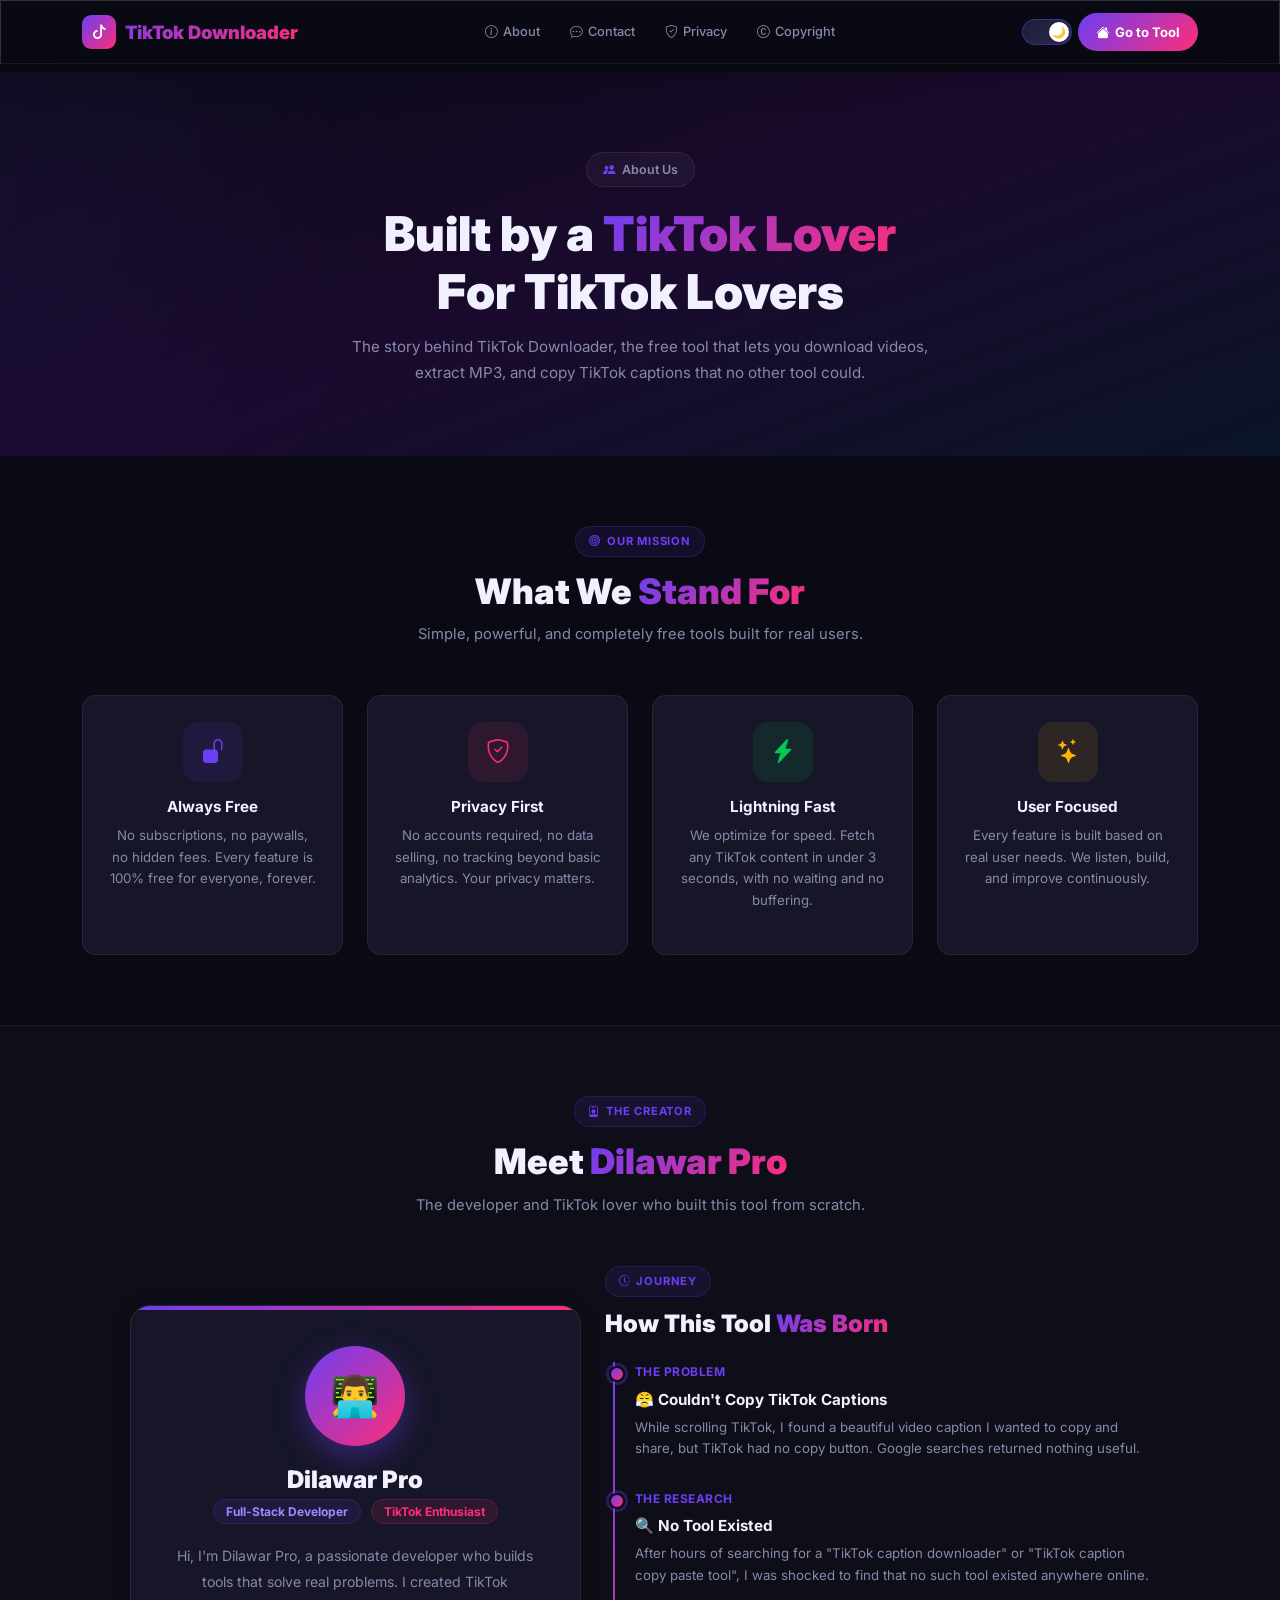
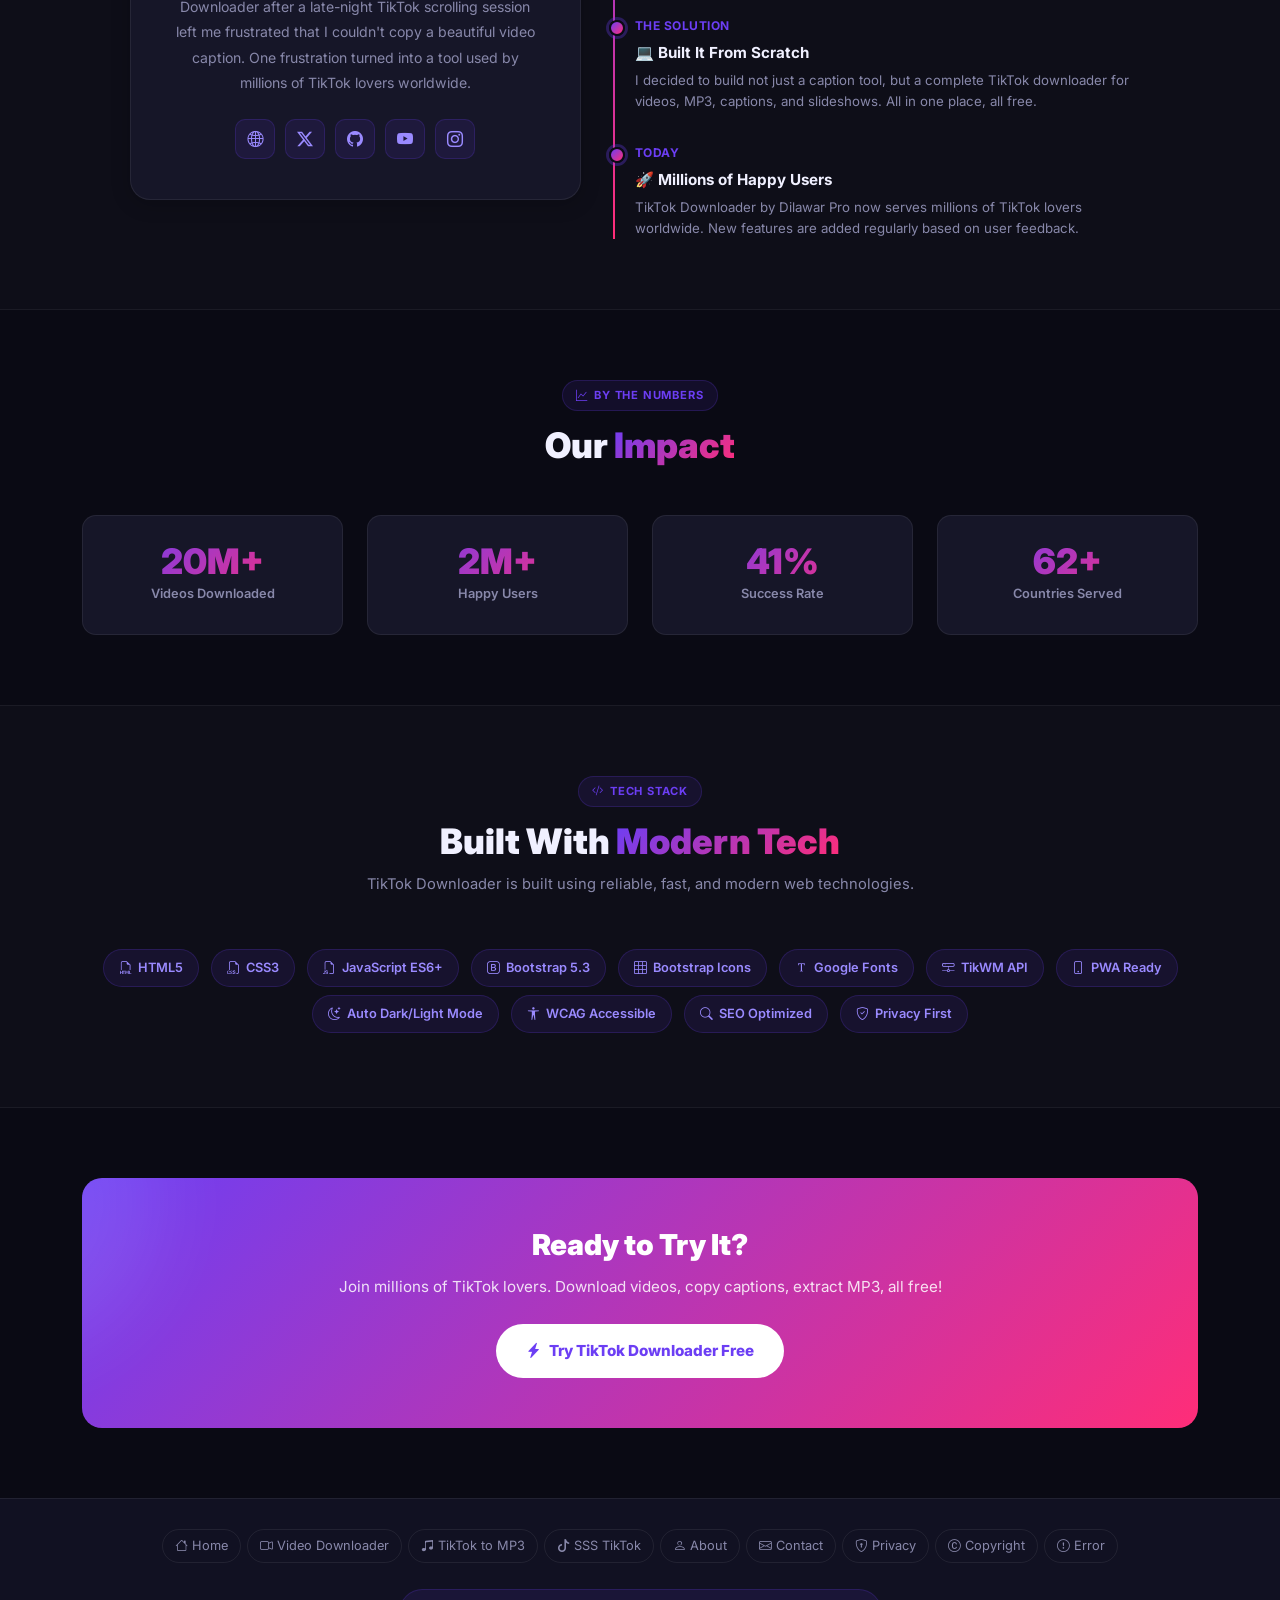
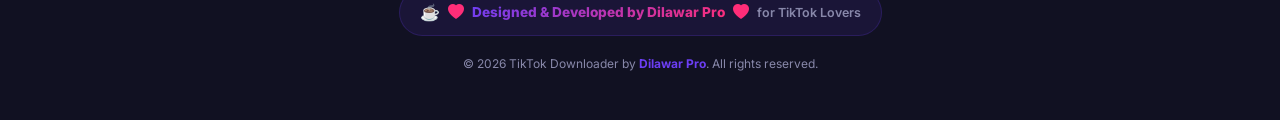
==== about.html @ 870038d9 "up" ====
<!DOCTYPE html>
<html lang="en" data-theme="dark">
<head>
    <meta charset="UTF-8">
    <meta name="viewport" content="width=device-width, initial-scale=1.0">
    <title>About Us - TikTok Downloader by Dilawar Pro</title>
    <meta name="description" content="Learn about TikTok Downloader by Dilawar Pro. The story behind the best free TikTok video downloader, caption downloader, and MP3 extractor tool.">
    <meta name="robots" content="index, follow">
    <link rel="canonical" href="https://tiktokvideodownload.app/about.html">
    <link href="https://cdn.jsdelivr.net/npm/bootstrap@5.3.3/dist/css/bootstrap.min.css" rel="stylesheet">
    <link href="https://cdn.jsdelivr.net/npm/bootstrap-icons@1.11.3/font/bootstrap-icons.min.css" rel="stylesheet">
    <link href="https://fonts.googleapis.com/css2?family=Inter:wght@300;400;500;600;700;800;900&display=swap" rel="stylesheet">
    <style>
        :root { --primary:#6C3EF4; --secondary:#FF2D78; --accent:#00D4FF; --success:#00C853; --warning:#FFB300; --gradient:linear-gradient(135deg,#6C3EF4 0%,#FF2D78 100%); --gradient-btn:linear-gradient(135deg,#6C3EF4,#FF2D78); --font:'Inter',sans-serif; --radius:20px; --radius-md:14px; --radius-sm:10px; --transition:all 0.3s cubic-bezier(0.4,0,0.2,1); }
        [data-theme="dark"] { --bg:#0A0A14; --bg-secondary:#111122; --bg-card:#161628; --bg-input:rgba(255,255,255,0.06); --border-light:rgba(255,255,255,0.07); --text:#F0F0FF; --text-muted:#8888AA; --nav-bg:rgba(10,10,20,0.95); --shadow-card:0 4px 20px rgba(0,0,0,0.2); --glass:rgba(255,255,255,0.04); --glass-border:rgba(255,255,255,0.08); --section-alt:rgba(255,255,255,0.015); --tag-bg:rgba(108,62,244,0.1); --tag-border:rgba(108,62,244,0.2); --tag-color:#9A8AFF; }
        [data-theme="light"] { --bg:#F5F4FF; --bg-secondary:#EDEAFF; --bg-card:#FFFFFF; --bg-input:rgba(108,62,244,0.05); --border-light:rgba(108,62,244,0.08); --text:#1A1040; --text-muted:#6B5B95; --nav-bg:rgba(245,244,255,0.97); --shadow-card:0 4px 20px rgba(108,62,244,0.06); --glass:rgba(255,255,255,0.75); --glass-border:rgba(108,62,244,0.12); --section-alt:rgba(108,62,244,0.025); --tag-bg:rgba(108,62,244,0.07); --tag-border:rgba(108,62,244,0.14); --tag-color:#5429D4; }
        *,*::before,*::after{margin:0;padding:0;box-sizing:border-box;min-width:0;} html{scroll-behavior:smooth;width:100%;max-width:100vw;overflow-x:hidden;} body{font-family:var(--font);background:var(--bg);color:var(--text);width:100%;max-width:100vw;min-width:0;overflow-x:hidden;padding-top:calc(72px + env(safe-area-inset-top));line-height:1.7;transition:background 0.4s ease,color 0.4s ease;} ::selection{background:var(--primary);color:#fff;} ::-webkit-scrollbar{width:5px;} ::-webkit-scrollbar-track{background:var(--bg);} ::-webkit-scrollbar-thumb{background:var(--primary);border-radius:3px;} a{text-decoration:none;color:inherit;}

        .main-nav{background:var(--nav-bg);border:1px solid rgba(255,255,255,0.16);backdrop-filter:blur(24px);border-bottom:1px solid var(--border-light);box-shadow:0 12px 35px rgba(0,0,0,0.12);padding:12px 0;position:fixed;top:0;left:0;right:0;width:100%;z-index:1000;transition:var(--transition);background-clip:padding-box;}
        .brand{display:flex;align-items:center;gap:9px;font-size:1.15rem;font-weight:900;background:var(--gradient);-webkit-background-clip:text;-webkit-text-fill-color:transparent;background-clip:text;}
        .brand-ico{width:34px;height:34px;background:var(--gradient);border-radius:9px;display:flex;align-items:center;justify-content:center;color:white;font-size:0.9rem;-webkit-text-fill-color:white;flex-shrink:0;}
        .nav-center{display:flex;align-items:center;gap:2px;flex:1;justify-content:center;}
        .nav-link-item{color:var(--text-muted);font-weight:500;font-size:0.8rem;padding:6px 14px;border-radius:8px;transition:var(--transition);display:flex;align-items:center;gap:5px;text-decoration:none;}
        .nav-link-item:hover{color:var(--primary);background:var(--tag-bg);}
        .nav-links{display:flex;align-items:center;gap:6px;}
        .btn-home{display:inline-flex;align-items:center;gap:6px;background:var(--gradient-btn);color:white !important;-webkit-text-fill-color:white;border:none;border-radius:50px;padding:8px 18px;font-weight:700;font-size:0.82rem;transition:var(--transition);cursor:pointer;}
        .btn-home:hover{transform:translateY(-2px);box-shadow:0 8px 25px rgba(108,62,244,0.4);color:white;}
        .theme-toggle{display:inline-flex;align-items:center;gap:8px;cursor:pointer;}
        .tt-track{width:50px;height:26px;border-radius:50px;position:relative;transition:var(--transition);border:1.5px solid var(--border-light);flex-shrink:0;}
        [data-theme="dark"] .tt-track{background:linear-gradient(135deg,#1C1C35,#2D2D55);border-color:rgba(108,62,244,0.4);}
        [data-theme="light"] .tt-track{background:linear-gradient(135deg,#FFD700,#FFA500);border-color:#FFB300;}
        .tt-thumb{width:20px;height:20px;background:#fff;border-radius:50%;position:absolute;top:2px;left:2px;transition:var(--transition);display:flex;align-items:center;justify-content:center;font-size:11px;box-shadow:0 2px 6px rgba(0,0,0,0.2);}
        [data-theme="dark"] .tt-thumb{transform:translateX(24px);}

        .page-hero{background:linear-gradient(160deg,#0A0A14 0%,#1A0A2E 50%,#0A1428 100%);padding:80px 0 70px;position:relative;overflow:hidden;text-align:center;}
        [data-theme="light"] .page-hero{background:linear-gradient(160deg,#EDE9FF 0%,#F5E6FF 50%,#E8F0FF 100%);}
        .page-hero::before{content:'';position:absolute;top:-50%;left:-30%;width:600px;height:600px;background:var(--primary);border-radius:50%;filter:blur(120px);opacity:0.08;}
        .page-hero-inner{position:relative;z-index:2;}
        .page-badge{display:inline-flex;align-items:center;gap:7px;background:var(--glass);border:1px solid var(--glass-border);border-radius:50px;padding:6px 16px;font-size:0.78rem;font-weight:600;color:var(--text-muted);margin-bottom:18px;}
        .page-title{font-size:clamp(2rem,4vw,3rem);font-weight:900;margin-bottom:14px;}
        .text-gradient{background:var(--gradient);-webkit-background-clip:text;-webkit-text-fill-color:transparent;background-clip:text;}
        .page-subtitle{color:var(--text-muted);font-size:0.95rem;max-width:600px;margin:0 auto;}

        .section-pad{padding:70px 0;}
        .section-alt{background:var(--section-alt);}
        .divider{height:1px;background:var(--border-light);}
        .section-label{display:inline-flex;align-items:center;gap:6px;background:var(--tag-bg);border:1px solid var(--tag-border);color:var(--primary);padding:5px 13px;border-radius:50px;font-size:0.7rem;font-weight:700;text-transform:uppercase;letter-spacing:0.8px;margin-bottom:13px;}
        .section-title{font-size:clamp(1.6rem,3vw,2.2rem);font-weight:900;line-height:1.2;margin-bottom:10px;}
        .section-desc{color:var(--text-muted);font-size:0.92rem;max-width:560px;margin:0 auto;}

        /* ABOUT CARD */
        .about-card{background:var(--bg-card);border:1px solid var(--border-light);border-radius:var(--radius);padding:36px;box-shadow:var(--shadow-card);height:100%;transition:var(--transition);}
        .about-card:hover{box-shadow:0 8px 30px rgba(108,62,244,0.12);transform:translateY(-3px);}

        /* CREATOR */
        .creator-card{background:var(--bg-card);border:1px solid var(--border-light);border-radius:var(--radius);padding:40px;box-shadow:var(--shadow-card);text-align:center;position:relative;overflow:hidden;}
        .creator-card::before{content:'';position:absolute;top:0;left:0;right:0;height:4px;background:var(--gradient);}
        .creator-avatar{width:100px;height:100px;background:var(--gradient);border-radius:50%;display:flex;align-items:center;justify-content:center;font-size:2.5rem;margin:0 auto 20px;box-shadow:0 10px 30px rgba(108,62,244,0.4);}
        .creator-name{font-size:1.5rem;font-weight:900;margin-bottom:5px;}
        .creator-role{color:var(--text-muted);font-size:0.88rem;margin-bottom:20px;}
        .creator-bio{color:var(--text-muted);font-size:0.88rem;line-height:1.8;margin-bottom:24px;}
        .social-links{display:flex;gap:10px;justify-content:center;}
        .soc-btn{width:40px;height:40px;background:var(--tag-bg);border:1px solid var(--tag-border);border-radius:10px;display:flex;align-items:center;justify-content:center;color:var(--tag-color);font-size:1rem;transition:var(--transition);}
        .soc-btn:hover{background:var(--primary);color:white;border-color:var(--primary);transform:translateY(-3px);}

        /* TIMELINE */
        .timeline{position:relative;padding-left:30px;}
        .timeline::before{content:'';position:absolute;left:8px;top:0;bottom:0;width:2px;background:linear-gradient(to bottom,var(--primary),var(--secondary));}
        .timeline-item{position:relative;margin-bottom:30px;}
        .timeline-item:last-child{margin-bottom:0;}
        .timeline-dot{position:absolute;left:-26px;top:4px;width:16px;height:16px;background:var(--gradient-btn);border-radius:50%;border:2px solid var(--bg);box-shadow:0 0 0 3px rgba(108,62,244,0.3);}
        .timeline-year{font-size:0.75rem;font-weight:700;color:var(--primary);text-transform:uppercase;letter-spacing:0.5px;margin-bottom:4px;}
        .timeline-title{font-size:0.95rem;font-weight:700;color:var(--text);margin-bottom:4px;}
        .timeline-desc{font-size:0.83rem;color:var(--text-muted);line-height:1.6;}

        /* MISSION CARDS */
        .mission-card{background:var(--bg-card);border:1px solid var(--border-light);border-radius:var(--radius-md);padding:26px;text-align:center;transition:var(--transition);height:100%;}
        .mission-card:hover{border-color:rgba(108,62,244,0.3);transform:translateY(-4px);box-shadow:0 12px 35px rgba(108,62,244,0.12);}
        .mission-icon{width:60px;height:60px;border-radius:15px;display:flex;align-items:center;justify-content:center;margin:0 auto 16px;font-size:1.5rem;}
        .mi-1{background:rgba(108,62,244,0.1);color:var(--primary);}
        .mi-2{background:rgba(255,45,120,0.1);color:var(--secondary);}
        .mi-3{background:rgba(0,200,83,0.1);color:var(--success);}
        .mi-4{background:rgba(255,179,0,0.1);color:var(--warning);}
        .mission-title{font-size:0.95rem;font-weight:700;margin-bottom:8px;color:var(--text);}
        .mission-desc{font-size:0.83rem;color:var(--text-muted);line-height:1.65;}

        /* STATS */
        .stat-card{background:var(--bg-card);border:1px solid var(--border-light);border-radius:var(--radius-md);padding:28px;text-align:center;transition:var(--transition);}
        .stat-card:hover{border-color:rgba(108,62,244,0.3);transform:translateY(-3px);}
        .stat-num{font-size:2.2rem;font-weight:900;background:var(--gradient);-webkit-background-clip:text;-webkit-text-fill-color:transparent;background-clip:text;display:block;line-height:1;}
        .stat-lbl{font-size:0.8rem;color:var(--text-muted);font-weight:600;margin-top:5px;}

        /* TECH STACK */
        .tech-tag{display:inline-flex;align-items:center;gap:6px;background:var(--tag-bg);border:1px solid var(--tag-border);color:var(--tag-color);padding:7px 15px;border-radius:50px;font-size:0.8rem;font-weight:600;margin:4px;transition:var(--transition);}
        .tech-tag:hover{background:var(--primary);color:white;border-color:var(--primary);}

        /* CTA */
        .cta-section{background:var(--gradient-btn);border-radius:var(--radius);padding:50px;text-align:center;position:relative;overflow:hidden;}
        .cta-section::before{content:'';position:absolute;top:-50%;left:-20%;width:300px;height:300px;background:rgba(255,255,255,0.1);border-radius:50%;filter:blur(40px);}
        .cta-title{font-size:1.8rem;font-weight:900;color:white;margin-bottom:12px;}
        .cta-desc{color:rgba(255,255,255,0.85);font-size:0.95rem;margin-bottom:24px;}
        .btn-cta-white{display:inline-flex;align-items:center;gap:8px;background:white;color:var(--primary);border:none;border-radius:50px;padding:14px 30px;font-weight:800;font-size:0.95rem;transition:var(--transition);cursor:pointer;}
        .btn-cta-white:hover{transform:translateY(-2px);box-shadow:0 10px 30px rgba(0,0,0,0.2);}

        .page-footer{background:var(--bg-secondary);border-top:1px solid var(--border-light);padding:30px 0;text-align:center;}
        .footer-links{display:flex;flex-wrap:wrap;gap:6px;justify-content:center;margin-bottom:16px;}
        .footer-link{color:var(--text-muted);font-size:0.8rem;padding:5px 12px;border-radius:20px;transition:var(--transition);border:1px solid var(--border-light);}
        .footer-link:hover{color:var(--primary);border-color:var(--primary);background:var(--tag-bg);}
        .watermark-wrap{display:inline-flex;align-items:center;gap:8px;background:var(--tag-bg);border:1px solid var(--tag-border);border-radius:50px;padding:9px 20px;margin:10px 0;transition:var(--transition);}
        .watermark-wrap:hover{background:var(--gradient-btn);border-color:transparent;transform:scale(1.02);}
        .watermark-wrap:hover .wm-text{-webkit-text-fill-color:white;}
        .watermark-wrap:hover .wm-heart{color:white;}
        .wm-text{background:var(--gradient);-webkit-background-clip:text;-webkit-text-fill-color:transparent;background-clip:text;font-weight:800;font-size:0.85rem;}
        .wm-heart{color:var(--secondary);animation:heartbeat 1.3s ease-in-out infinite;}
        .wm-coffee{color:#FFB300;}
        @keyframes heartbeat{0%,100%{transform:scale(1);}25%{transform:scale(1.3);}75%{transform:scale(1.15);}}
        @keyframes fadeInUp{from{opacity:0;transform:translateY(20px);}to{opacity:1;transform:translateY(0);}}
        .fade-in{animation:fadeInUp 0.6s ease both;}
    </style>
</head>
<body>

<!-- NAVBAR -->
<nav class="main-nav" role="navigation" aria-label="Main navigation">
    <div class="container">
        <div class="d-flex align-items-center justify-content-between gap-2">
            <a href="./index.html" class="brand">
                <span class="brand-ico"><i class="bi bi-tiktok"></i></span>
                TikTok Downloader
            </a>
            <div class="nav-center">
                <a href="./about.html" class="nav-link-item"><i class="bi bi-info-circle"></i> About</a>
                <a href="./contact.html" class="nav-link-item"><i class="bi bi-chat-dots"></i> Contact</a>
                <a href="./privacy-policy.html" class="nav-link-item"><i class="bi bi-shield-check"></i> Privacy</a>
                <a href="./copyright.html" class="nav-link-item"><i class="bi bi-c-circle"></i> Copyright</a>
            </div>
            <div class="nav-links">
                <div class="theme-toggle" onclick="toggleTheme()" tabindex="0" role="switch" aria-label="Toggle theme">
                    <div class="tt-track"><div class="tt-thumb" id="ttThumb"><span id="ttEmoji">🌙</span></div></div>
                </div>
                <a href="./index.html" class="btn-home">
                    <i class="bi bi-house-fill"></i> Go to Tool
                </a>
            </div>
        </div>
    </div>
</nav>

<!-- HERO -->
<section class="page-hero" aria-labelledby="about-title">
    <div class="container page-hero-inner">
        <div class="page-badge"><i class="bi bi-people-fill" style="color:var(--primary);"></i> About Us</div>
        <h1 class="page-title" id="about-title">
            Built by a <span class="text-gradient">TikTok Lover</span><br>For TikTok Lovers
        </h1>
        <p class="page-subtitle">
            The story behind TikTok Downloader, the free tool that lets you download videos,
            extract MP3, and copy TikTok captions that no other tool could.
        </p>
    </div>
</section>

<!-- MISSION -->
<section class="section-pad">
    <div class="container">
        <div class="text-center mb-5">
            <span class="section-label"><i class="bi bi-bullseye"></i> Our Mission</span>
            <h2 class="section-title">What We <span class="text-gradient">Stand For</span></h2>
            <p class="section-desc">Simple, powerful, and completely free tools built for real users.</p>
        </div>
        <div class="row g-4">
            <div class="col-sm-6 col-lg-3">
                <div class="mission-card">
                    <div class="mission-icon mi-1"><i class="bi bi-unlock-fill"></i></div>
                    <h3 class="mission-title">Always Free</h3>
                    <p class="mission-desc">No subscriptions, no paywalls, no hidden fees. Every feature is 100% free for everyone, forever.</p>
                </div>
            </div>
            <div class="col-sm-6 col-lg-3">
                <div class="mission-card">
                    <div class="mission-icon mi-2"><i class="bi bi-shield-check"></i></div>
                    <h3 class="mission-title">Privacy First</h3>
                    <p class="mission-desc">No accounts required, no data selling, no tracking beyond basic analytics. Your privacy matters.</p>
                </div>
            </div>
            <div class="col-sm-6 col-lg-3">
                <div class="mission-card">
                    <div class="mission-icon mi-3"><i class="bi bi-lightning-charge-fill"></i></div>
                    <h3 class="mission-title">Lightning Fast</h3>
                    <p class="mission-desc">We optimize for speed. Fetch any TikTok content in under 3 seconds, with no waiting and no buffering.</p>
                </div>
            </div>
            <div class="col-sm-6 col-lg-3">
                <div class="mission-card">
                    <div class="mission-icon mi-4"><i class="bi bi-stars"></i></div>
                    <h3 class="mission-title">User Focused</h3>
                    <p class="mission-desc">Every feature is built based on real user needs. We listen, build, and improve continuously.</p>
                </div>
            </div>
        </div>
    </div>
</section>

<div class="divider"></div>

<!-- CREATOR -->
<section class="section-pad section-alt">
    <div class="container">
        <div class="text-center mb-5">
            <span class="section-label"><i class="bi bi-person-badge"></i> The Creator</span>
            <h2 class="section-title">Meet <span class="text-gradient">Dilawar Pro</span></h2>
            <p class="section-desc">The developer and TikTok lover who built this tool from scratch.</p>
        </div>
        <div class="row g-4 align-items-center justify-content-center">
            <div class="col-lg-5">
                <div class="creator-card">
                    <div class="creator-avatar">👨‍💻</div>
                    <h2 class="creator-name">Dilawar Pro</h2>
                    <div class="creator-role">
                        <span style="background:var(--tag-bg);border:1px solid var(--tag-border);color:var(--tag-color);padding:4px 12px;border-radius:50px;font-size:0.75rem;font-weight:700;">Full-Stack Developer</span>
                        <span style="background:rgba(255,45,120,0.1);border:1px solid rgba(255,45,120,0.2);color:var(--secondary);padding:4px 12px;border-radius:50px;font-size:0.75rem;font-weight:700;margin-left:6px;">TikTok Enthusiast</span>
                    </div>
                    <p class="creator-bio">
                        Hi, I'm Dilawar Pro, a passionate developer who builds tools that solve real problems.
                        I created TikTok Downloader after a late-night TikTok scrolling session left me frustrated
                        that I couldn't copy a beautiful video caption. One frustration turned into a tool
                        used by millions of TikTok lovers worldwide.
                    </p>
                    <div class="social-links">
                        <a href="https://dilawarpro.com" target="_blank" rel="noopener" class="soc-btn" aria-label="Website"><i class="bi bi-globe2"></i></a>
                        <a href="#" class="soc-btn" aria-label="Twitter"><i class="bi bi-twitter-x"></i></a>
                        <a href="#" class="soc-btn" aria-label="GitHub"><i class="bi bi-github"></i></a>
                        <a href="#" class="soc-btn" aria-label="YouTube"><i class="bi bi-youtube"></i></a>
                        <a href="#" class="soc-btn" aria-label="Instagram"><i class="bi bi-instagram"></i></a>
                    </div>
                </div>
            </div>
            <div class="col-lg-6">
                <span class="section-label"><i class="bi bi-clock-history"></i> Journey</span>
                <h3 class="section-title" style="font-size:1.5rem;margin-bottom:24px;">How This Tool <span class="text-gradient">Was Born</span></h3>
                <div class="timeline">
                    <div class="timeline-item">
                        <div class="timeline-dot"></div>
                        <div class="timeline-year">The Problem</div>
                        <div class="timeline-title">😤 Couldn't Copy TikTok Captions</div>
                        <div class="timeline-desc">While scrolling TikTok, I found a beautiful video caption I wanted to copy and share, but TikTok had no copy button. Google searches returned nothing useful.</div>
                    </div>
                    <div class="timeline-item">
                        <div class="timeline-dot"></div>
                        <div class="timeline-year">The Research</div>
                        <div class="timeline-title">🔍 No Tool Existed</div>
                        <div class="timeline-desc">After hours of searching for a "TikTok caption downloader" or "TikTok caption copy paste tool", I was shocked to find that no such tool existed anywhere online.</div>
                    </div>
                    <div class="timeline-item">
                        <div class="timeline-dot"></div>
                        <div class="timeline-year">The Solution</div>
                        <div class="timeline-title">💻 Built It From Scratch</div>
                        <div class="timeline-desc">I decided to build not just a caption tool, but a complete TikTok downloader for videos, MP3, captions, and slideshows. All in one place, all free.</div>
                    </div>
                    <div class="timeline-item">
                        <div class="timeline-dot"></div>
                        <div class="timeline-year">Today</div>
                        <div class="timeline-title">🚀 Millions of Happy Users</div>
                        <div class="timeline-desc">TikTok Downloader by Dilawar Pro now serves millions of TikTok lovers worldwide. New features are added regularly based on user feedback.</div>
                    </div>
                </div>
            </div>
        </div>
    </div>
</section>

<div class="divider"></div>

<!-- STATS -->
<section class="section-pad">
    <div class="container">
        <div class="text-center mb-5">
            <span class="section-label"><i class="bi bi-graph-up"></i> By The Numbers</span>
            <h2 class="section-title">Our <span class="text-gradient">Impact</span></h2>
        </div>
        <div class="row g-4">
            <div class="col-6 col-md-3"><div class="stat-card"><span class="stat-num" data-target="50" data-suffix="M+">0M+</span><span class="stat-lbl">Videos Downloaded</span></div></div>
            <div class="col-6 col-md-3"><div class="stat-card"><span class="stat-num" data-target="5" data-suffix="M+">0M+</span><span class="stat-lbl">Happy Users</span></div></div>
            <div class="col-6 col-md-3"><div class="stat-card"><span class="stat-num" data-target="99" data-suffix="%">0%</span><span class="stat-lbl">Success Rate</span></div></div>
            <div class="col-6 col-md-3"><div class="stat-card"><span class="stat-num" data-target="150" data-suffix="+">0+</span><span class="stat-lbl">Countries Served</span></div></div>
        </div>
    </div>
</section>

<div class="divider"></div>

<!-- TECH STACK -->
<section class="section-pad section-alt">
    <div class="container">
        <div class="text-center mb-5">
            <span class="section-label"><i class="bi bi-code-slash"></i> Tech Stack</span>
            <h2 class="section-title">Built With <span class="text-gradient">Modern Tech</span></h2>
            <p class="section-desc">TikTok Downloader is built using reliable, fast, and modern web technologies.</p>
        </div>
        <div class="text-center">
            <span class="tech-tag"><i class="bi bi-filetype-html"></i> HTML5</span>
            <span class="tech-tag"><i class="bi bi-filetype-css"></i> CSS3</span>
            <span class="tech-tag"><i class="bi bi-filetype-js"></i> JavaScript ES6+</span>
            <span class="tech-tag"><i class="bi bi-bootstrap"></i> Bootstrap 5.3</span>
            <span class="tech-tag"><i class="bi bi-grid-3x3"></i> Bootstrap Icons</span>
            <span class="tech-tag"><i class="bi bi-fonts"></i> Google Fonts</span>
            <span class="tech-tag"><i class="bi bi-hdd-network"></i> TikWM API</span>
            <span class="tech-tag"><i class="bi bi-phone"></i> PWA Ready</span>
            <span class="tech-tag"><i class="bi bi-moon-stars"></i> Auto Dark/Light Mode</span>
            <span class="tech-tag"><i class="bi bi-universal-access"></i> WCAG Accessible</span>
            <span class="tech-tag"><i class="bi bi-search"></i> SEO Optimized</span>
            <span class="tech-tag"><i class="bi bi-shield-check"></i> Privacy First</span>
        </div>
    </div>
</section>

<div class="divider"></div>

<!-- CTA -->
<section class="section-pad">
    <div class="container">
        <div class="cta-section">
            <div style="position:relative;z-index:1;">
                <h2 class="cta-title">Ready to Try It?</h2>
                <p class="cta-desc">Join millions of TikTok lovers. Download videos, copy captions, extract MP3, all free!</p>
                <a href="https://tiktokvideodownload.app/" class="btn-cta-white">
                    <i class="bi bi-lightning-charge-fill"></i> Try TikTok Downloader Free
                </a>
            </div>
        </div>
    </div>
</section>

<!-- FOOTER -->
<footer class="page-footer" role="contentinfo">
    <div class="container">
        <div class="footer-links">
            <a href="./index.html" class="footer-link"><i class="bi bi-house"></i> Home</a>
            <a href="./tiktok-downloader.html" class="footer-link"><i class="bi bi-camera-video"></i> Video Downloader</a>
            <a href="./tiktok-mp3.html" class="footer-link"><i class="bi bi-music-note-beamed"></i> TikTok to MP3</a>
            <a href="./ssstiktok.html" class="footer-link"><i class="bi bi-tiktok"></i> SSS TikTok</a>
            <a href="./about.html" class="footer-link"><i class="bi bi-person"></i> About</a>
            <a href="./contact.html" class="footer-link"><i class="bi bi-envelope"></i> Contact</a>
            <a href="./privacy-policy.html" class="footer-link"><i class="bi bi-shield-lock"></i> Privacy</a>
            <a href="./copyright.html" class="footer-link"><i class="bi bi-c-circle"></i> Copyright</a>
            <a href="./404.html" class="footer-link"><i class="bi bi-exclamation-circle"></i> Error</a>
        </div>
        <a href="https://dilawarpro.com" target="_blank" rel="noopener" class="watermark-wrap">
            <span class="wm-coffee">☕</span>
            <i class="bi bi-heart-fill wm-heart"></i>
            <span class="wm-text">Designed &amp; Developed by Dilawar Pro</span>
            <i class="bi bi-heart-fill wm-heart"></i>
            <span style="font-size:0.78rem;color:var(--text-muted);font-weight:600;">for TikTok Lovers</span>
        </a>
        <p style="font-size:0.75rem;color:var(--text-muted);margin-top:8px;">
            © <span id="yr"></span> TikTok Downloader by <a href="https://dilawarpro.com" target="_blank" rel="noopener" style="color:var(--primary);font-weight:700;">Dilawar Pro</a>. All rights reserved.
        </p>
    </div>
</footer>

<script>
    document.getElementById('yr').textContent = new Date().getFullYear();
    const savedTheme = localStorage.getItem('tt-theme') || 'dark';
    document.documentElement.setAttribute('data-theme', savedTheme);
    document.getElementById('ttEmoji').textContent = savedTheme === 'dark' ? '🌙' : '☀️';
    function toggleTheme() {
        const cur = document.documentElement.getAttribute('data-theme');
        const next = cur === 'dark' ? 'light' : 'dark';
        document.documentElement.setAttribute('data-theme', next);
        document.getElementById('ttEmoji').textContent = next === 'dark' ? '🌙' : '☀️';
        localStorage.setItem('tt-theme', next);
    }
    // Stats counter
    const obs = new IntersectionObserver(entries => {
        entries.forEach(e => {
            if (e.isIntersecting) {
                const el = e.target, target = parseInt(el.dataset.target), suffix = el.dataset.suffix || '';
                let cur = 0; const step = target / (1800/16);
                const t = setInterval(() => { cur = Math.min(cur+step,target); el.textContent = Math.floor(cur)+suffix; if(cur>=target) clearInterval(t); }, 16);
                obs.unobserve(el);
            }
        });
    }, { threshold: 0.5 });
    document.querySelectorAll('[data-target]').forEach(el => obs.observe(el));
</script>
</body>
</html>
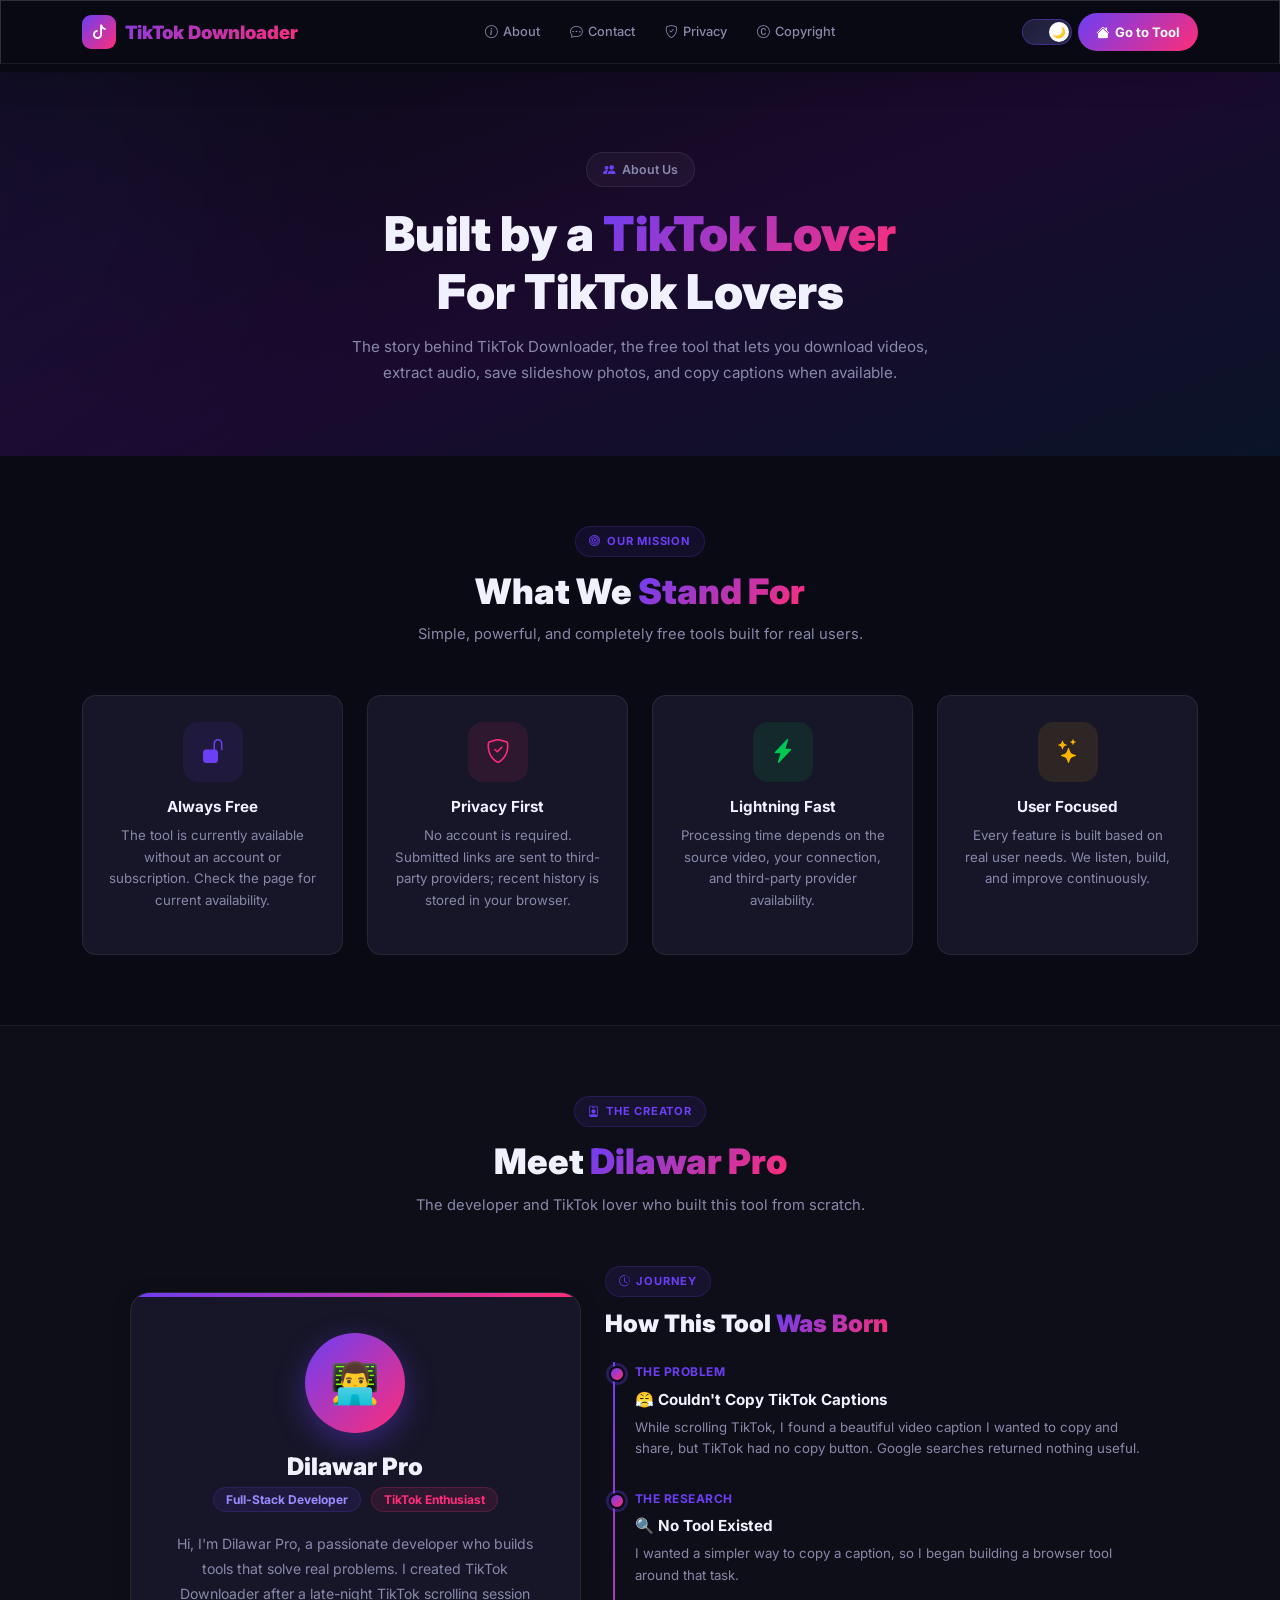
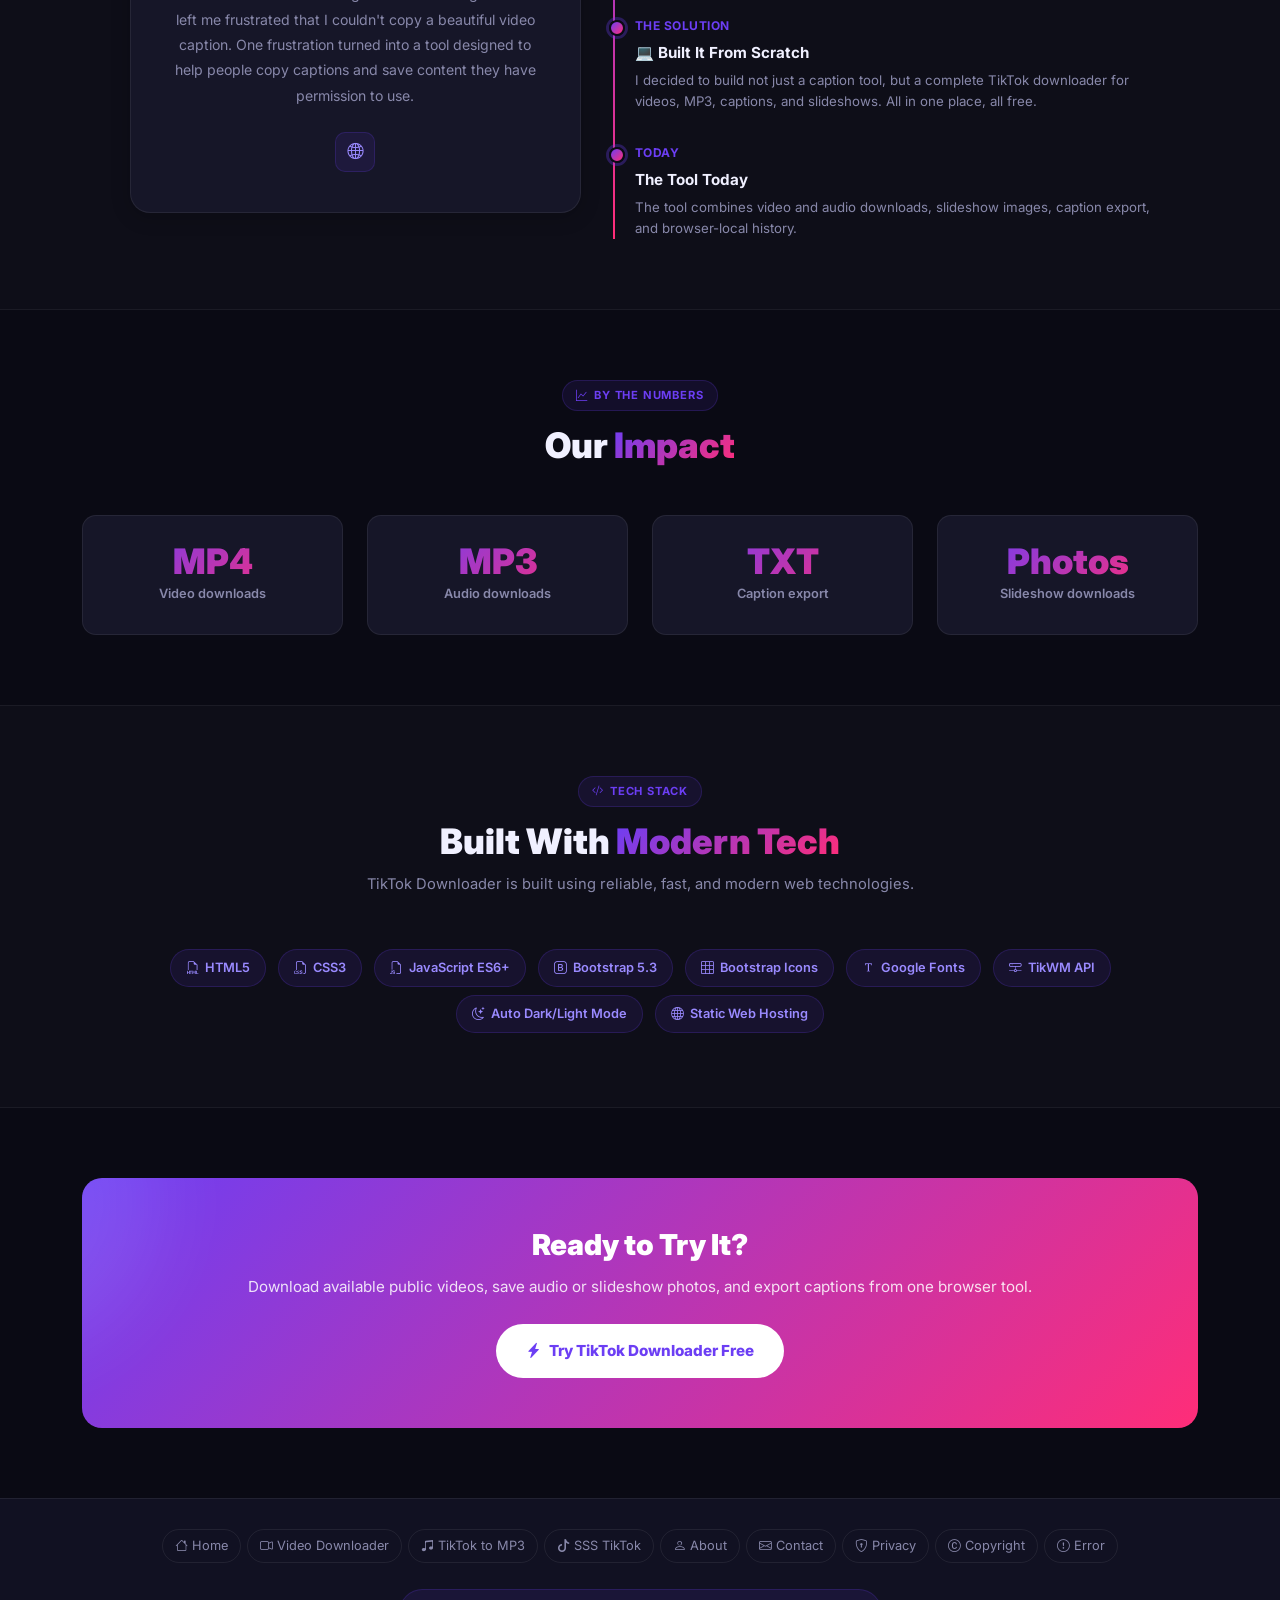
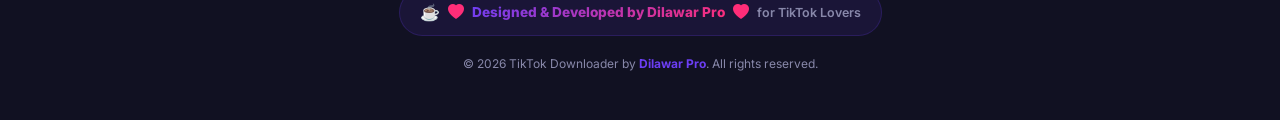
==== commit d5eb18be: "updated files" ====
--- a/about.html
+++ b/about.html
@@ -5,7 +5,7 @@
     <meta charset="UTF-8">
     <meta name="viewport" content="width=device-width, initial-scale=1.0">
     <title>About Us - TikTok Downloader by Dilawar Pro</title>
-    <meta name="description" content="Learn about TikTok Downloader by Dilawar Pro. The story behind the best free TikTok video downloader, caption downloader, and MP3 extractor tool.">
+    <meta name="description" content="Learn who built TikTok Downloader, why it was created, what the browser tool supports, and how its third-party processing and local history work.">
     <meta name="robots" content="index, follow">
     <link rel="canonical" href="https://tiktokvideodownload.app/about.html">
     <link href="https://cdn.jsdelivr.net/npm/bootstrap@5.3.3/dist/css/bootstrap.min.css" rel="stylesheet">
@@ -156,7 +156,7 @@
         </h1>
         <p class="page-subtitle">
             The story behind TikTok Downloader, the free tool that lets you download videos,
-            extract MP3, and copy TikTok captions that no other tool could.
+            extract audio, save slideshow photos, and copy captions when available.
         </p>
     </div>
 </section>
@@ -174,21 +174,21 @@
                 <div class="mission-card">
                     <div class="mission-icon mi-1"><i class="bi bi-unlock-fill"></i></div>
                     <h3 class="mission-title">Always Free</h3>
-                    <p class="mission-desc">No subscriptions, no paywalls, no hidden fees. Every feature is 100% free for everyone, forever.</p>
+                    <p class="mission-desc">The tool is currently available without an account or subscription. Check the page for current availability.</p>
                 </div>
             </div>
             <div class="col-sm-6 col-lg-3">
                 <div class="mission-card">
                     <div class="mission-icon mi-2"><i class="bi bi-shield-check"></i></div>
                     <h3 class="mission-title">Privacy First</h3>
-                    <p class="mission-desc">No accounts required, no data selling, no tracking beyond basic analytics. Your privacy matters.</p>
+                    <p class="mission-desc">No account is required. Submitted links are sent to third-party providers; recent history is stored in your browser.</p>
                 </div>
             </div>
             <div class="col-sm-6 col-lg-3">
                 <div class="mission-card">
                     <div class="mission-icon mi-3"><i class="bi bi-lightning-charge-fill"></i></div>
                     <h3 class="mission-title">Lightning Fast</h3>
-                    <p class="mission-desc">We optimize for speed. Fetch any TikTok content in under 3 seconds, with no waiting and no buffering.</p>
+                    <p class="mission-desc">Processing time depends on the source video, your connection, and third-party provider availability.</p>
                 </div>
             </div>
             <div class="col-sm-6 col-lg-3">
@@ -225,14 +225,10 @@
                         Hi, I'm Dilawar Pro, a passionate developer who builds tools that solve real problems.
                         I created TikTok Downloader after a late-night TikTok scrolling session left me frustrated
                         that I couldn't copy a beautiful video caption. One frustration turned into a tool
-                        used by millions of TikTok lovers worldwide.
+                        designed to help people copy captions and save content they have permission to use.
                     </p>
                     <div class="social-links">
                         <a href="https://dilawarpro.com" target="_blank" rel="noopener" class="soc-btn" aria-label="Website"><i class="bi bi-globe2"></i></a>
-                        <a href="#" class="soc-btn" aria-label="Twitter"><i class="bi bi-twitter-x"></i></a>
-                        <a href="#" class="soc-btn" aria-label="GitHub"><i class="bi bi-github"></i></a>
-                        <a href="#" class="soc-btn" aria-label="YouTube"><i class="bi bi-youtube"></i></a>
-                        <a href="#" class="soc-btn" aria-label="Instagram"><i class="bi bi-instagram"></i></a>
                     </div>
                 </div>
             </div>
@@ -250,7 +246,7 @@
                         <div class="timeline-dot"></div>
                         <div class="timeline-year">The Research</div>
                         <div class="timeline-title">🔍 No Tool Existed</div>
-                        <div class="timeline-desc">After hours of searching for a "TikTok caption downloader" or "TikTok caption copy paste tool", I was shocked to find that no such tool existed anywhere online.</div>
+                        <div class="timeline-desc">I wanted a simpler way to copy a caption, so I began building a browser tool around that task.</div>
                     </div>
                     <div class="timeline-item">
                         <div class="timeline-dot"></div>
@@ -261,8 +257,8 @@
                     <div class="timeline-item">
                         <div class="timeline-dot"></div>
                         <div class="timeline-year">Today</div>
-                        <div class="timeline-title">🚀 Millions of Happy Users</div>
-                        <div class="timeline-desc">TikTok Downloader by Dilawar Pro now serves millions of TikTok lovers worldwide. New features are added regularly based on user feedback.</div>
+                        <div class="timeline-title">The Tool Today</div>
+                        <div class="timeline-desc">The tool combines video and audio downloads, slideshow images, caption export, and browser-local history.</div>
                     </div>
                 </div>
             </div>
@@ -280,10 +276,10 @@
             <h2 class="section-title">Our <span class="text-gradient">Impact</span></h2>
         </div>
         <div class="row g-4">
-            <div class="col-6 col-md-3"><div class="stat-card"><span class="stat-num" data-target="50" data-suffix="M+">0M+</span><span class="stat-lbl">Videos Downloaded</span></div></div>
-            <div class="col-6 col-md-3"><div class="stat-card"><span class="stat-num" data-target="5" data-suffix="M+">0M+</span><span class="stat-lbl">Happy Users</span></div></div>
-            <div class="col-6 col-md-3"><div class="stat-card"><span class="stat-num" data-target="99" data-suffix="%">0%</span><span class="stat-lbl">Success Rate</span></div></div>
-            <div class="col-6 col-md-3"><div class="stat-card"><span class="stat-num" data-target="150" data-suffix="+">0+</span><span class="stat-lbl">Countries Served</span></div></div>
+            <div class="col-6 col-md-3"><div class="stat-card"><span class="stat-num">MP4</span><span class="stat-lbl">Video downloads</span></div></div>
+            <div class="col-6 col-md-3"><div class="stat-card"><span class="stat-num">MP3</span><span class="stat-lbl">Audio downloads</span></div></div>
+            <div class="col-6 col-md-3"><div class="stat-card"><span class="stat-num">TXT</span><span class="stat-lbl">Caption export</span></div></div>
+            <div class="col-6 col-md-3"><div class="stat-card"><span class="stat-num">Photos</span><span class="stat-lbl">Slideshow downloads</span></div></div>
         </div>
     </div>
 </section>
@@ -306,11 +302,8 @@
             <span class="tech-tag"><i class="bi bi-grid-3x3"></i> Bootstrap Icons</span>
             <span class="tech-tag"><i class="bi bi-fonts"></i> Google Fonts</span>
             <span class="tech-tag"><i class="bi bi-hdd-network"></i> TikWM API</span>
-            <span class="tech-tag"><i class="bi bi-phone"></i> PWA Ready</span>
             <span class="tech-tag"><i class="bi bi-moon-stars"></i> Auto Dark/Light Mode</span>
-            <span class="tech-tag"><i class="bi bi-universal-access"></i> WCAG Accessible</span>
-            <span class="tech-tag"><i class="bi bi-search"></i> SEO Optimized</span>
-            <span class="tech-tag"><i class="bi bi-shield-check"></i> Privacy First</span>
+            <span class="tech-tag"><i class="bi bi-globe"></i> Static Web Hosting</span>
         </div>
     </div>
 </section>
@@ -323,7 +316,7 @@
         <div class="cta-section">
             <div style="position:relative;z-index:1;">
                 <h2 class="cta-title">Ready to Try It?</h2>
-                <p class="cta-desc">Join millions of TikTok lovers. Download videos, copy captions, extract MP3, all free!</p>
+                <p class="cta-desc">Download available public videos, save audio or slideshow photos, and export captions from one browser tool.</p>
                 <a href="https://tiktokvideodownload.app/" class="btn-cta-white">
                     <i class="bi bi-lightning-charge-fill"></i> Try TikTok Downloader Free
                 </a>
